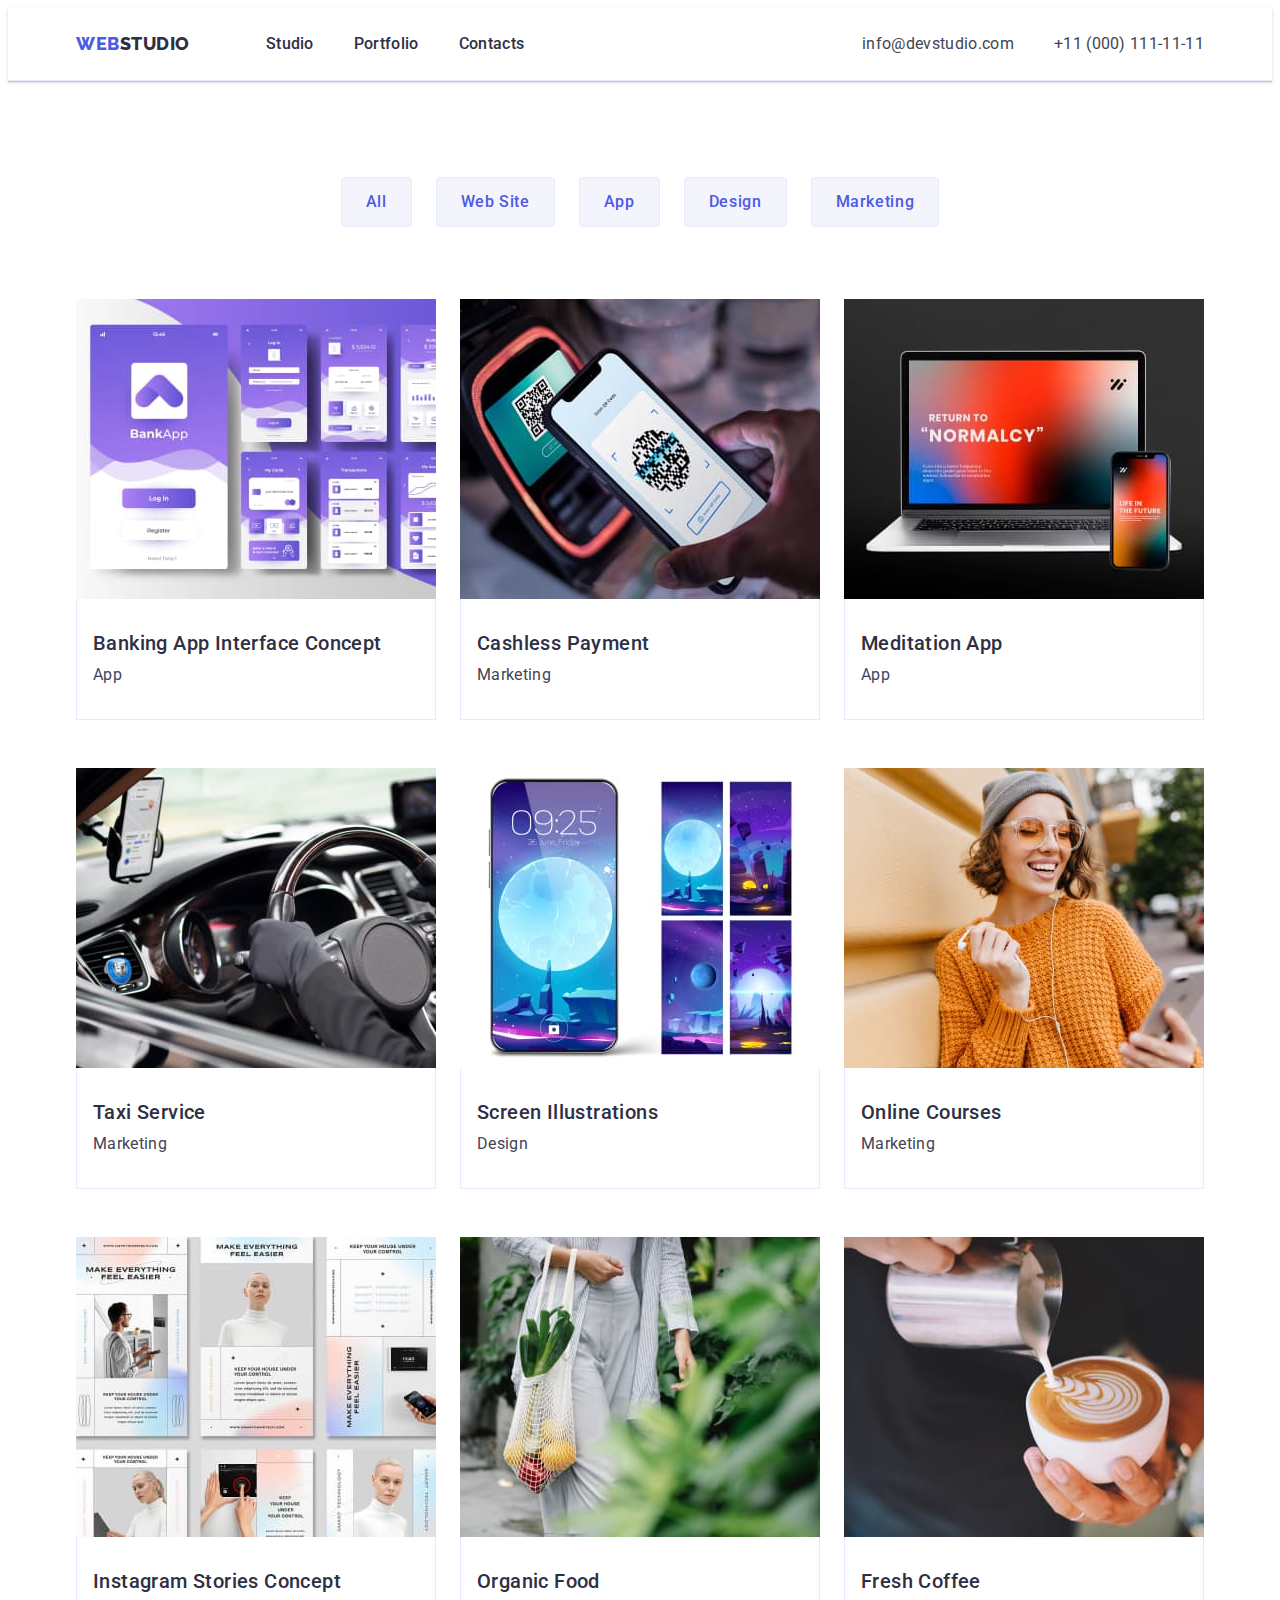
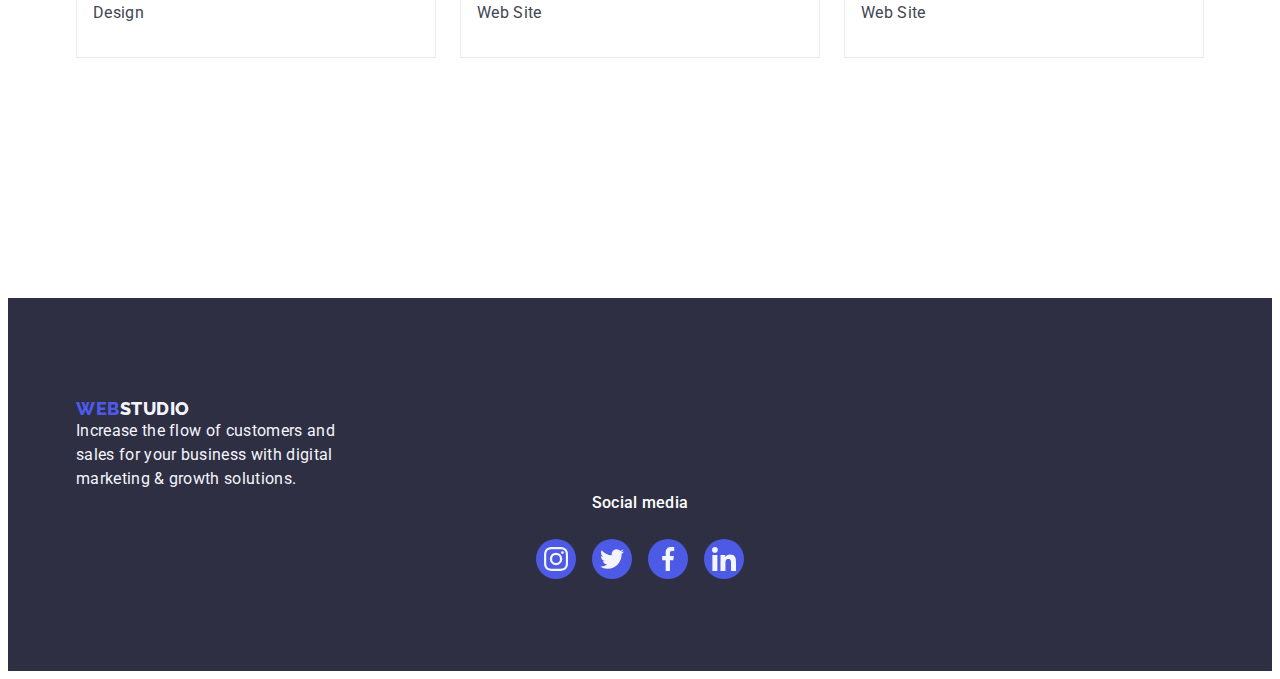
==== portfolio.html @ 16bb99bc "portfolio" ====
<!DOCTYPE html>
<html lang="en">
  <head>
    <meta charset="UTF-8" />
    <meta http-equiv="X-UA-Compatible" content="IE=edge" />
    <meta name="viewport" content="width=device-width, initial-scale=1.0" />

    <title>WebStudio</title>
    <link rel="preconnect" href="https://fonts.googleapis.com" />
    <link rel="preconnect" href="https://fonts.gstatic.com" crossorigin />
    <link
      href="https://fonts.googleapis.com/css2?family=Raleway:wght@800&family=Roboto:wght@400;500;700;900&display=swap"
      rel="stylesheet"
    />
    <link
      rel="stylesheet"
      href="https://cdnjs.cloudflare.com/ajax/libs/modern-normalize/2.0.0/modern-normalize.min.css"
      integrity="sha512-4xo8blKMVCiXpTaLzQSLSw3KFOVPWhm/TRtuPVc4WG6kUgjH6J03IBuG7JZPkcWMxJ5huwaBpOpnwYElP/m6wg=="
      crossorigin="anonymous"
      referrerpolicy="no-referrer"
    />
    <link rel="stylesheet" href="./css/styles.css" />
  </head>
  <body class="page">
    <header class="benefits">
      <div class="header-container container">
        <nav class="navigation">
          <a href="./index.html" class="logo-link link"
            >Web<span class="logo-studio-link">Studio</span></a
          >

          <ul class="list-nav list">
            <li><a class="link-menu link" href="./index.html">Studio</a></li>
            <li>
              <a class="link-menu link" href="./portfolio.html">Portfolio</a>
            </li>
            <li><a class="link-menu link" href="">Contacts</a></li>
          </ul>
        </nav>
        <address class="link-address">
          <ul class="header-list list">
            <li>
              <a class="link-information link" href="./info@devstudio.com"
                >info@devstudio.com</a
              >
            </li>
            <li>
              <a class="link-information link" href="tel:+110001111111"
                >+11 (000) 111-11-11</a
              >
            </li>
          </ul>
        </address>
      </div>
    </header>
    <main>
      <section class="home-page">
        <div class="container">
          <h1 class="headline" hidden>studing</h1>
          <ul class="button-list list">
            <li><button type="button" class="main-menu-one">All</button></li>
            <li>
              <button type="button" class="main-menu-one">Web Site</button>
            </li>
            <li><button type="button" class="main-menu-one">App</button></li>
            <li><button type="button" class="main-menu-one">Design</button></li>
            <li>
              <button type="button" class="main-menu-one">Marketing</button>
            </li>
          </ul>

          <ul class="img-list list">
            <li class="items">
              <a href="./portfolio.html" class="main-img link">
                <img
                  src="./images/1.jpg"
                  alt="Banking"
                  width="360"
                  height="300"
                />
                <div class="container-img">
                  <h2 class="title">Banking App Interface Concept</h2>
                  <p class="subtitle">App</p>
                </div>
              </a>
            </li>
            <li class="items">
              <a href="./portfolio.html" class="main-img link">
                <img
                  src="./images/2.jpg"
                  alt="Cashless Payment"
                  width="360"
                  height="300"
                />
                <div class="container-img">
                  <h2 class="title">Cashless Payment</h2>
                  <p class="subtitle">Marketing</p>
                </div>
              </a>
            </li>

            <li class="items">
              <a href="./portfolio.html" class="main-img link">
                <img
                  src="./images/3.jpg"
                  alt="Meditation App"
                  width="360"
                  height="300"
                />
                <div class="container-img">
                  <h2 class="title">Meditation App</h2>
                  <p class="subtitle">App</p>
                </div>
              </a>
            </li>
            <li class="items">
              <a href="./portfolio.html" class="main-img link">
                <img
                  src="./images/4.jpg"
                  alt="Taxi Service"
                  width="360"
                  height="300"
                />
                <div class="container-img">
                  <h2 class="title">Taxi Service</h2>
                  <p class="subtitle">Marketing</p>
                </div>
              </a>
            </li>
            <li class="items">
              <a href="./portfolio.html" class="main-img link">
                <img
                  src="./images/5.jpg"
                  alt="Screen Illustrations"
                  width="360"
                  height="300"
                />
                <div class="container-img">
                  <h2 class="title">Screen Illustrations</h2>
                  <p class="subtitle">Design</p>
                </div>
              </a>
            </li>
            <li class="items">
              <a href="./portfolio.html" class="main-img link">
                <img
                  src="./images/6.jpg"
                  alt="Online Courses"
                  width="360"
                  height="300"
                />
                <div class="container-img">
                  <h2 class="title">Online Courses</h2>
                  <p class="subtitle">Marketing</p>
                </div>
              </a>
            </li>
            <li class="items">
              <a href="./portfolio.html" class="main-img link">
                <img
                  src="./images/7.jpg"
                  alt="Instagram Stories Concept"
                  width="360"
                  height="300"
                />
                <div class="container-img">
                  <h2 class="title">Instagram Stories Concept</h2>
                  <p class="subtitle">Design</p>
                </div>
              </a>
            </li>
            <li class="items">
              <a href="./portfolio.html" class="main-img link">
                <img
                  src="./images/8.jpg"
                  alt="Organic Food"
                  width="360"
                  height="300"
                />
                <div class="container-img">
                  <h2 class="title">Organic Food</h2>
                  <p class="subtitle">Web Site</p>
                </div>
              </a>
            </li>
            <li class="items">
              <a href="./portfolio.html" class="main-img link">
                <img
                  src="./images/9.jpg"
                  alt="Fresh Coffee"
                  width="360"
                  height="300"
                />
                <div class="container-img">
                  <h2 class="title">Fresh Coffee</h2>
                  <p class="subtitle">Web Site</p>
                </div>
              </a>
            </li>
          </ul>
        </div>
      </section>
    </main>
    <footer class="closing ">
      <div class="closing-footer container"></div>
      <div class="web-logo container">
        <a class="logo-link link" href="./index.html"
          >Web<span class="logo-studio">Studio</span></a
        >
        <p class="paragraph-ft">
          Increase the flow of customers and sales for your business with
          digital marketing & growth solutions.
        </p>
      
      </div>
      <div class="social-link">
        <p class="paragraph-social">Social media</p>
        <ul class="footer-soc-list list">
          <li class="footer-soc-item">
            <a
              href=""
              class="name-soc-link link"
              target="_blank"
              rel="noopener noreferrer"
            >
              <svg class="footer-soc-icon" width="24" height="24">
                <use href="./images/icons.svg#icon-instagram"></use>
              </svg>
            </a>
          </li>
          <li class="footer-soc-item">
            <a
              href=""
              class="name-soc-link link"
              target="_blank"
              rel="noopener noreferrer"
            >
            <svg class="footer-soc-icon" width="24" height="24">
            <use href="./images/icons.svg#icon-twitter" ></use>
            </svg>
         

          
        </a>
          </li>
          <li class="footer-soc-item">
            <a
              href=""
              class="name-soc-link link"
              target="_blank"
              rel="noopener noreferrer"
            >
          <svg class="footer-soc-icon" width="24" height="24">
            <use href="./images/icons.svg#icon-facebook"></use>

          </svg></a>
          </li>
          <li class="footer-soc-item">
            <a
              href=""
              class="name-soc-link link"
              target="_blank"
              rel="noopener noreferrer"
            >
            <svg class="footer-soc-icon" width="24" height="24">
              <use href="./images/icons.svg#icon-linkedin"></use>

            </svg></a>
          </li>
        </ul>
      </div>
  

     
    </footer>
  </body>
</html>
---- css/styles.css ----
* {
  box-sizing: border-box;
}
:root {
  --modal-backround-kolor: #fcfcfc;
  --header-backround: #ffffff;
  --image-backround: #2e2f42;
  --light-backround: #f4f4fd;
  --acent-color: #e7e9fc;
  --subtle-text: #8e8f99;
  --text: #434455;
  --pressed-state: #404bbf;
  --pimary-brand: #4d5ae5;
}

body {
  font-family: "Roboto", sans-serif;
  background: var(--header-backround);
  color: var(--text);
}

p,
h1,
h2,
h3 {
  margin: 0;
  padding: 0;
}

ul {
  margin: 0;
}
img {
  display: block;
}

.container {
  width: 1158px;
  padding-left: 15px;
  padding-right: 15px;
  margin: 0 auto;
}

.header-container {
  display: flex;
}
.header-list {
  display: flex;
  gap: 40px;
}

.list-nav {
  display: flex;
  align-items: center;
  gap: 40px;
}

.benefits {
  border-bottom: 1px solid #e7e9fc;
  display: flex;

}
.benefits {
  box-shadow: 0px 2px 1px rgba(46, 47, 66, 0.08), 0px 1px 1px rgba(46, 47, 66, 0.16), 0px 1px 6px rgba(46, 47, 66, 0.08); 
}

.benefits-menu {
  gap: 24px;
}

.closing {
  padding-top: 100px;
  padding-bottom: 100px;
  margin-top: 120px;
}
.closing-footer {
  display: flex;
  align-items: baseline;

}
.paragraph-social {
  font-family: 'Roboto';
font-style: normal;
font-weight: 500;
font-size: 16px;
line-height: 24px;
letter-spacing: 0.02em;
color: #FFFFFF;
display: flex;
justify-content: center;
align-items: center;
margin-bottom: 16px;
}
.logo-link {
  font-family: "Raleway", sans-serif;

  font-weight: 800;
  font-size: 18px;
  line-height: 1.17;
  color: var(--pimary-brand);
  letter-spacing: 0.03em;
  text-transform: uppercase;

  margin-right: 76px;

  display: inline-block;

  align-items: center;
}
.logo-link:hover {
  color: var(--pressed-state);
}

.logo-studio {
  font-family: "Raleway", sans-serif;

  align-items: center;

  color: var(--light-backround);

  display: inline-block;
}
.logo-studio-link {
  color: var(--image-backround);
  margin-right: o;
  padding-top: 24px;
  padding-bottom: 24px;
}

.link-menu {
  font-weight: 500;
  font-size: 16px;
  line-height: 1.5;
  letter-spacing: 0.02em;
  color: var(--image-backround);
  display: flex;
  align-items: center;
  padding-top: 24px;
  padding-bottom: 24px;
  gap: 40px;
}

.link-menu:hover {
  color: var(--pressed-state);
}
.link-menu:focus {
  color: var(--pressed-state);
}

.title-section {
  background: var(--image-backround);
  padding-bottom: 188px;
  padding-top: 188px;
  background-image: linear-gradient(
      rgba(46, 47, 66, 0.7),
      rgba(46, 47, 66, 0.7)
    ),
    url(../images/office.jpg);
  background-repeat: no-repeat;
  background-position: center;
  block-size: cover;

}
.title-section {
  max-width: 1440px;
  background-size: cover ;
}

.main-page-title {
  font-size: 56px;
  line-height: 1.07;
  text-align: center;
  letter-spacing: 0.02em;
  color: var(--header-backround);
  margin-bottom: 48px;
  max-width: 496px;
  margin: 0% auto;
  margin-bottom: 48px;
  margin-right: auto;
  margin-left: auto;
}

.btn-order {
  font-family: "Roboto", sans-serif;
  background: var(--pimary-brand);
  font-weight: 500;
  font-size: 16px;
  line-height: 1.5;

  letter-spacing: 0.04em;
  color: var(--header-backround);

  cursor: pointer;
  display: block;
  margin: 0 auto;
  padding-top: 16px;
  padding-right: 32px;
  padding-bottom: 16px;
  padding-left: 32px;
  border-radius: 4px;
  min-width: 169px;
  height: 56px;
  border: none;
}

.btn-order:hover {
  background-color: var(--pressed-state);
}

.btn-order:focus {
  background-color: var(--pressed-state);
}

.link-information {
  font-family: "Roboto", sans-serif;
  font-style: normal;

  font-size: 16px;
  line-height: 1.5;
  color: var(--text);
  letter-spacing: 0.02em;
  padding-bottom: 24px;
  padding-top: 24px;
  gap: 40px;
  display: flex;
  margin-left: auto;
}

.link-information:hover {
  color: var(--pressed-state);
}

.link-information:focus {
  color: var(--pressed-state);
}

.information {
  background: var(--header-backround);
  padding-top: 120px;
  padding-bottom: 120px;
  gap: 24px;
}
.icons {
  display: flex;
  justify-content: center;
  align-items: center;
  width: 264px;
  height: 122px;
  background-color: #f4f4fd;
  border-radius: 4px;
}
.information-soc-list {
  display: flex;
  justify-content: center;
  align-items: center;
  gap: 24px;
}

.information-soc-link {
  display: flex;
  justify-content: center;
  align-items: center;
}
.icons {
  margin-bottom: 8px;
}
.information-icon {
  width: 64px;
  height: 64px;
}

.visualy-hidden {
  position: absolute;
  width: 1px;
  height: 1px;
  margin: -1px;
  border: 0;
  padding: 0;
  white-space: nowrap;
  clip-path: inset(100%);
  clip: rect(0 0 0 0);
  overflow: hidden;
}

.title-menu {
  font-weight: 500;
  font-size: 20px;
  line-height: 1.2;
  letter-spacing: 0.02em;
  color: var(--image-backround);
  margin-bottom: 8px;
}

.paragraph {
  font-size: 16px;
  line-height: 1.5;
  letter-spacing: 0.02em;
  color: var(--text);
}
.container-page {
  padding-top: 32px;
  padding-bottom: 32px;
  padding-right: 16px;
  padding-left: 16px;
}

.subtitle-main-page {
  font-weight: 700;
  font-size: 36px;
  line-height: 1.11;

  text-align: center;
  letter-spacing: 0.02em;
  text-transform: capitalize;
  color: var(--image-backround);

  margin-bottom: 72px;
}

.section-team {
  background: var(--light-backround);
  padding-top: 120px;
  padding-bottom: 120px;
}

.desc-menu {
  font-weight: 700;
  font-size: 36px;
  line-height: 1.11;

  text-align: center;
  letter-spacing: 0.02em;
  text-transform: capitalize;

  color: var(--image-backround);

  margin-bottom: 72px;
}

.images-photo {
  background: var(--header-backround);
  border-radius: 0px 0px 4px 4px;
}

.container-menu {
  padding-top: 32px;
  padding-bottom: 32px;
  padding-right: 16px;
  padding-left: 16px;
}

.name {
  font-weight: 500;
  font-size: 20px;
  line-height: 1.2;

  text-align: center;
  letter-spacing: 0.02em;

  color: var(--image-backround);
  margin-bottom: 8px;
}

.specialty {
  font-weight: 400;
  font-size: 16px;
  line-height: 1.5;
  text-align: center;
  letter-spacing: 0.02em;
  color: var(--text);
}

.name-soc-list {
  display: flex;
  justify-content: center;
  gap: 10px;
}
.name-soc-item {
  width: 40px;
  height: 40px;
}
.name-soc-link {
  width: 100%;
  height: 100%;
  background-color: #4d5ae5;
  border-radius: 50%;
  display: flex;
  align-items: center;
  justify-content: center;
  margin-top: 8px;
  gap: 24px
;
}
.customers-container {
  padding-top: 120px;
  padding-bottom: 120px;
}
.title-customers {
  display: flex;
  align-items: center;
  justify-content: center;
  margin-top: 120px;
  font-size: 36px;
  line-height: 1.11;
  color: var(--image-backround);
  margin-bottom: 72px;
}
.customers {
  width: 1128px;
  height: 200px;
}

.customers-item {
  width: 168px;
  height: 88px;

 
}
.customers-soc-link {
  width: 100%;
  height: 100%;
  display: flex;
  align-items: center;
  justify-content: center;
  border: 1px solid #8e8f99;
  border-radius: 4px;
  color: var(--image-backround);
}
.customers-soc-link:hover {
  border-color: #404bbf;
  color: #404bbf;
}
.customers-soc-link:focus {
  border-color: #404bbf;
  color: #404bbf;
}
.customers-soc-link:hover .customers-icons {
  fill: #404bbf;
}
.customers-icon-list {
  display: flex;
  gap: 24px;
  padding-right: 156px;
  padding-left: 156px;
}
.customers-icons {
  fill: currentColor; 
}
.closing {
  background: var(--image-backround);
}

.paragraph-ft {
  font-size: 16px;
  line-height: 1.5;
  letter-spacing: 0.02em;
  color: var(--light-backround);

  max-width: 264px;
}
.footer-soc-list {
  display: flex;
  justify-content: center;
  gap: 16px;
}
.footer-soc-item {
  width: 40px;
  height: 40px;
}


.web-logo {
  gap: 120px;
}

.main-menu-one {
  font-family: "Roboto", sans-serif;
  background: var(--light-backround);

  border-radius: 4px;
  font-weight: 500;
  font-size: 16px;
  line-height: 1.5;

  letter-spacing: 0.04em;
  color: var(--pimary-brand);
  cursor: pointer;
  padding: 12px 24px;
  border: 1px solid var(--acent-color);
}

.menu-text {
  width: calc((100% - 72px) / 4);
}

.main-menu-one:hover {
  color: var(--header-backround);
}

.main-menu-one:focus {
  color: var(--header-backround);
}

.main-menu-one:hover {
  background-color: var(--pressed-state);
}

.main-menu-one:focus {
  background-color: var(--pressed-state);
}
.container-img {
  padding-top: 32px;
  padding-bottom: 32px;
  padding-right: 16px;
  padding-left: 16px;
  border: 1px solid var(--acent-color);
  border-top: none;
}

.list {
  list-style: none;
  margin: 0%;
  padding: 0%;
}

.link {
  text-decoration: none;
}

.link-address {
  font-style: normal;
  margin-left: auto;
}

.title {
  font-weight: 500;
  font-size: 20px;
  line-height: 1.2;
  letter-spacing: 0.02em;

  color: var(--image-backround);

  margin-bottom: 8px;
}

.subtitle {
  font-weight: 400;
  font-size: 16px;
  line-height: 1.5;

  letter-spacing: 0.02em;
  color: var(--text);
}
.section-img {
  padding-bottom: 120px;
}
.img-main-page {
  margin-right: 24px;
}

.page-menu-img {
  width: calc((100% - 48px) / 3);
}
.home-page {
  padding-top: 96px;
  padding-bottom: 120px;
}

.navigation {
  display: flex;
  align-items: center;
}
.list-images {
  display: flex;
  gap: 24px;
}
.benefits-menu {
  display: flex;
}
.team-list {
  display: flex;
  gap: 24px;
}
.button-list {
  display: flex;
  justify-content: center;
  gap: 24px;
  margin-bottom: 72px;
}

.button-list :first-child :hover {
  border: 1px solid transparent;
}
.button-list :first-child :focus {
  border: 1px solid transparent;
}

.img-list {
  display: flex;
  flex-wrap: wrap;
  column-gap: 24px;
  row-gap: 48px;
}
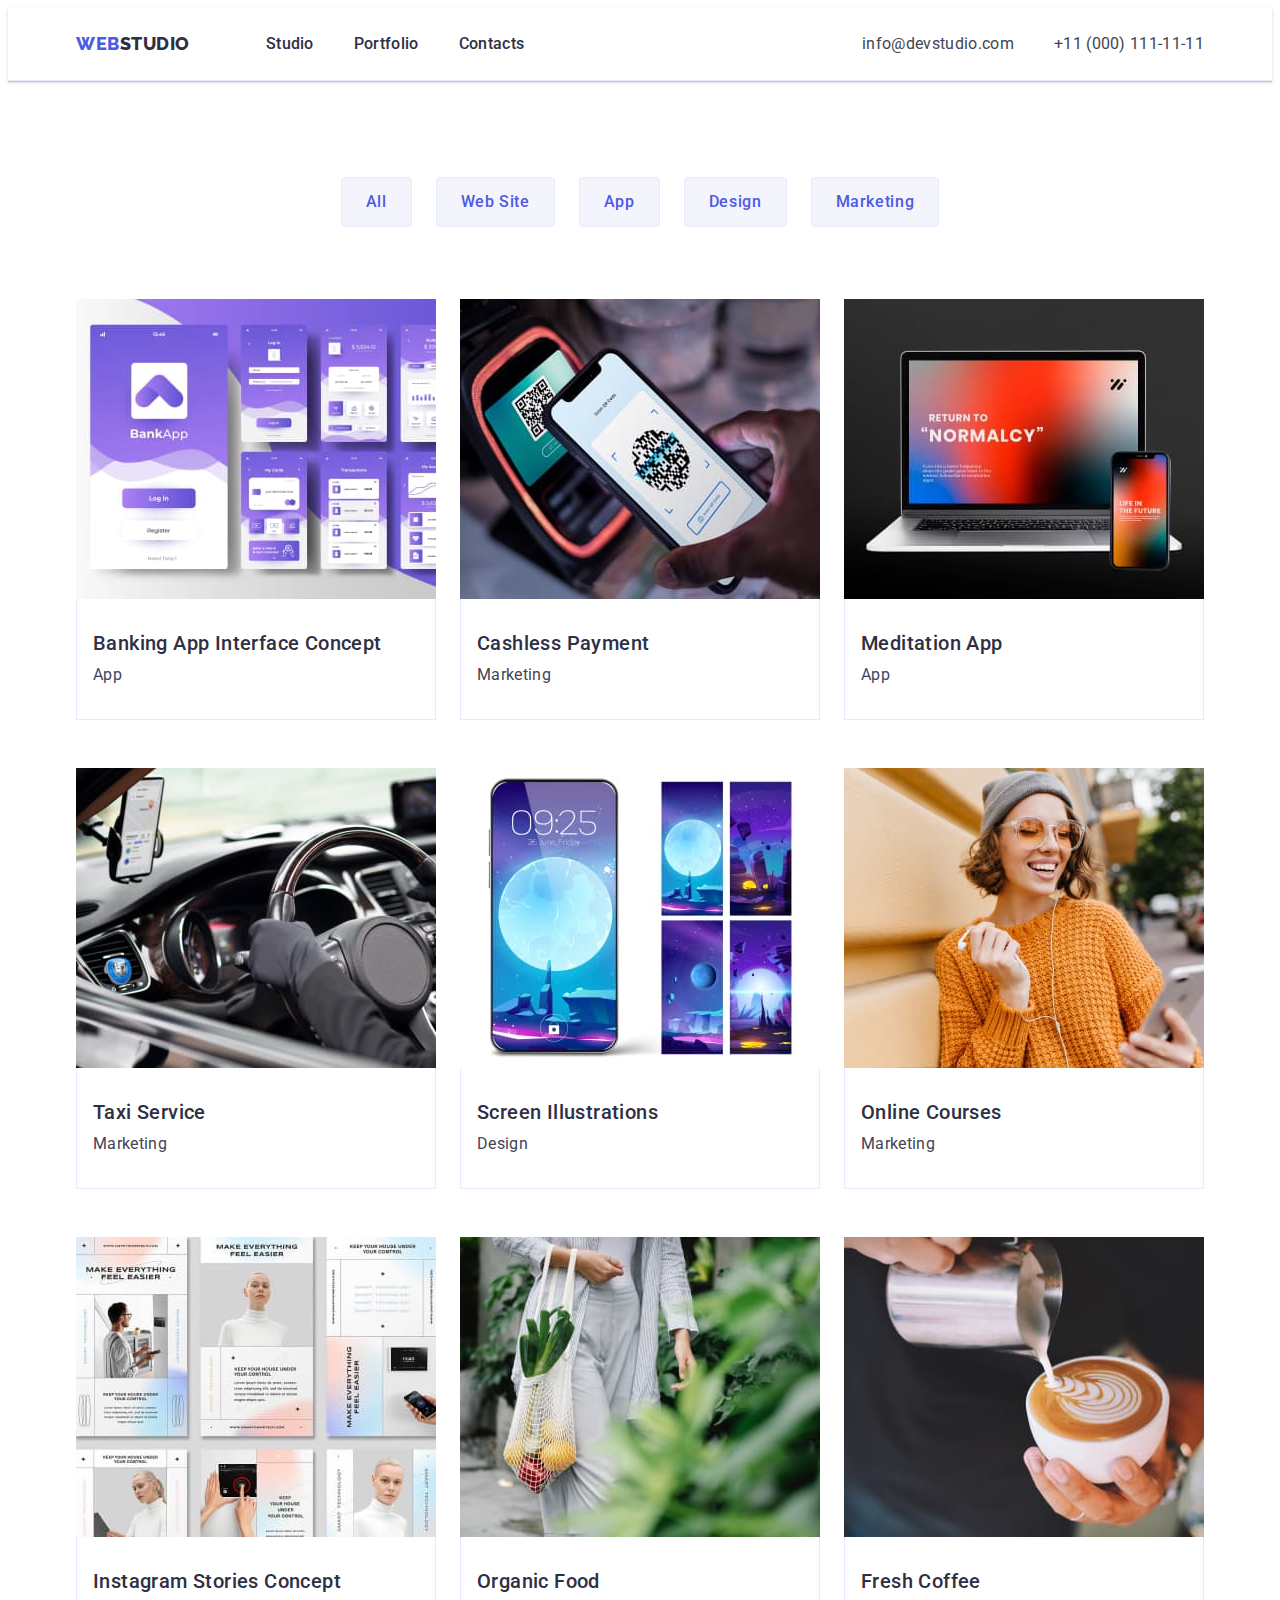
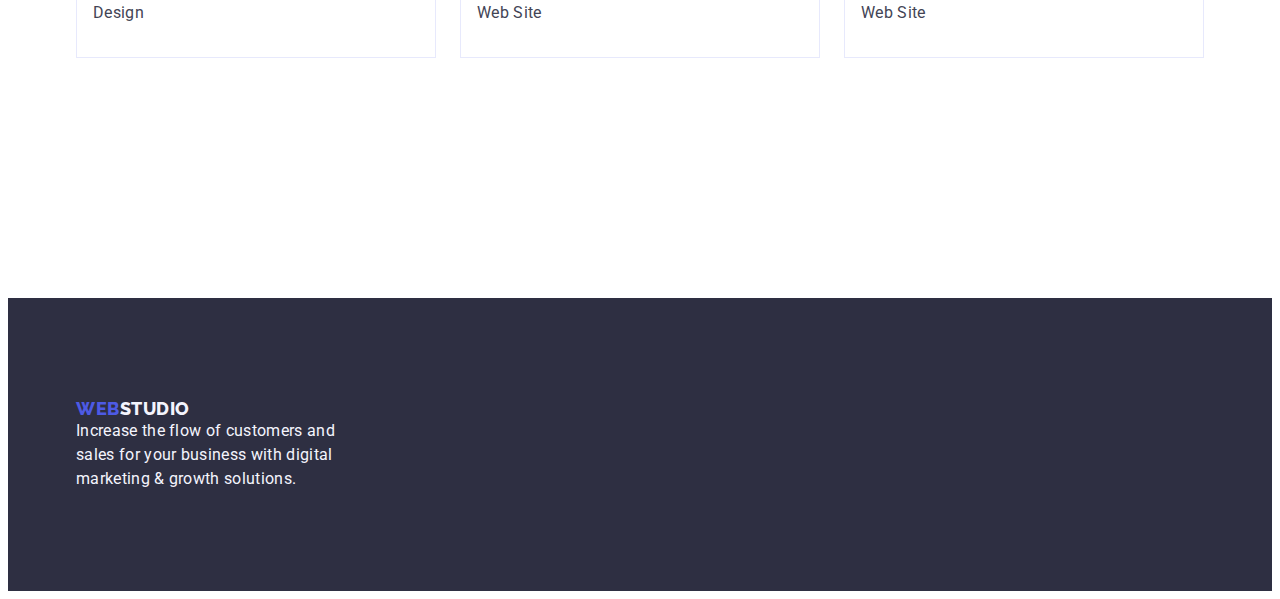
==== commit 8d2199f5: "ю" ====
--- a/portfolio.html
+++ b/portfolio.html
@@ -201,9 +201,8 @@
         </div>
       </section>
     </main>
-    <footer class="closing ">
-      <div class="closing-footer container"></div>
-      <div class="web-logo container">
+    <footer class="closing">
+      <div class="container">
         <a class="logo-link link" href="./index.html"
           >Web<span class="logo-studio">Studio</span></a
         >
@@ -211,67 +210,7 @@
           Increase the flow of customers and sales for your business with
           digital marketing & growth solutions.
         </p>
-      
       </div>
-      <div class="social-link">
-        <p class="paragraph-social">Social media</p>
-        <ul class="footer-soc-list list">
-          <li class="footer-soc-item">
-            <a
-              href=""
-              class="name-soc-link link"
-              target="_blank"
-              rel="noopener noreferrer"
-            >
-              <svg class="footer-soc-icon" width="24" height="24">
-                <use href="./images/icons.svg#icon-instagram"></use>
-              </svg>
-            </a>
-          </li>
-          <li class="footer-soc-item">
-            <a
-              href=""
-              class="name-soc-link link"
-              target="_blank"
-              rel="noopener noreferrer"
-            >
-            <svg class="footer-soc-icon" width="24" height="24">
-            <use href="./images/icons.svg#icon-twitter" ></use>
-            </svg>
-         
-
-          
-        </a>
-          </li>
-          <li class="footer-soc-item">
-            <a
-              href=""
-              class="name-soc-link link"
-              target="_blank"
-              rel="noopener noreferrer"
-            >
-          <svg class="footer-soc-icon" width="24" height="24">
-            <use href="./images/icons.svg#icon-facebook"></use>
-
-          </svg></a>
-          </li>
-          <li class="footer-soc-item">
-            <a
-              href=""
-              class="name-soc-link link"
-              target="_blank"
-              rel="noopener noreferrer"
-            >
-            <svg class="footer-soc-icon" width="24" height="24">
-              <use href="./images/icons.svg#icon-linkedin"></use>
-
-            </svg></a>
-          </li>
-        </ul>
-      </div>
-  
-
-     
     </footer>
   </body>
 </html>
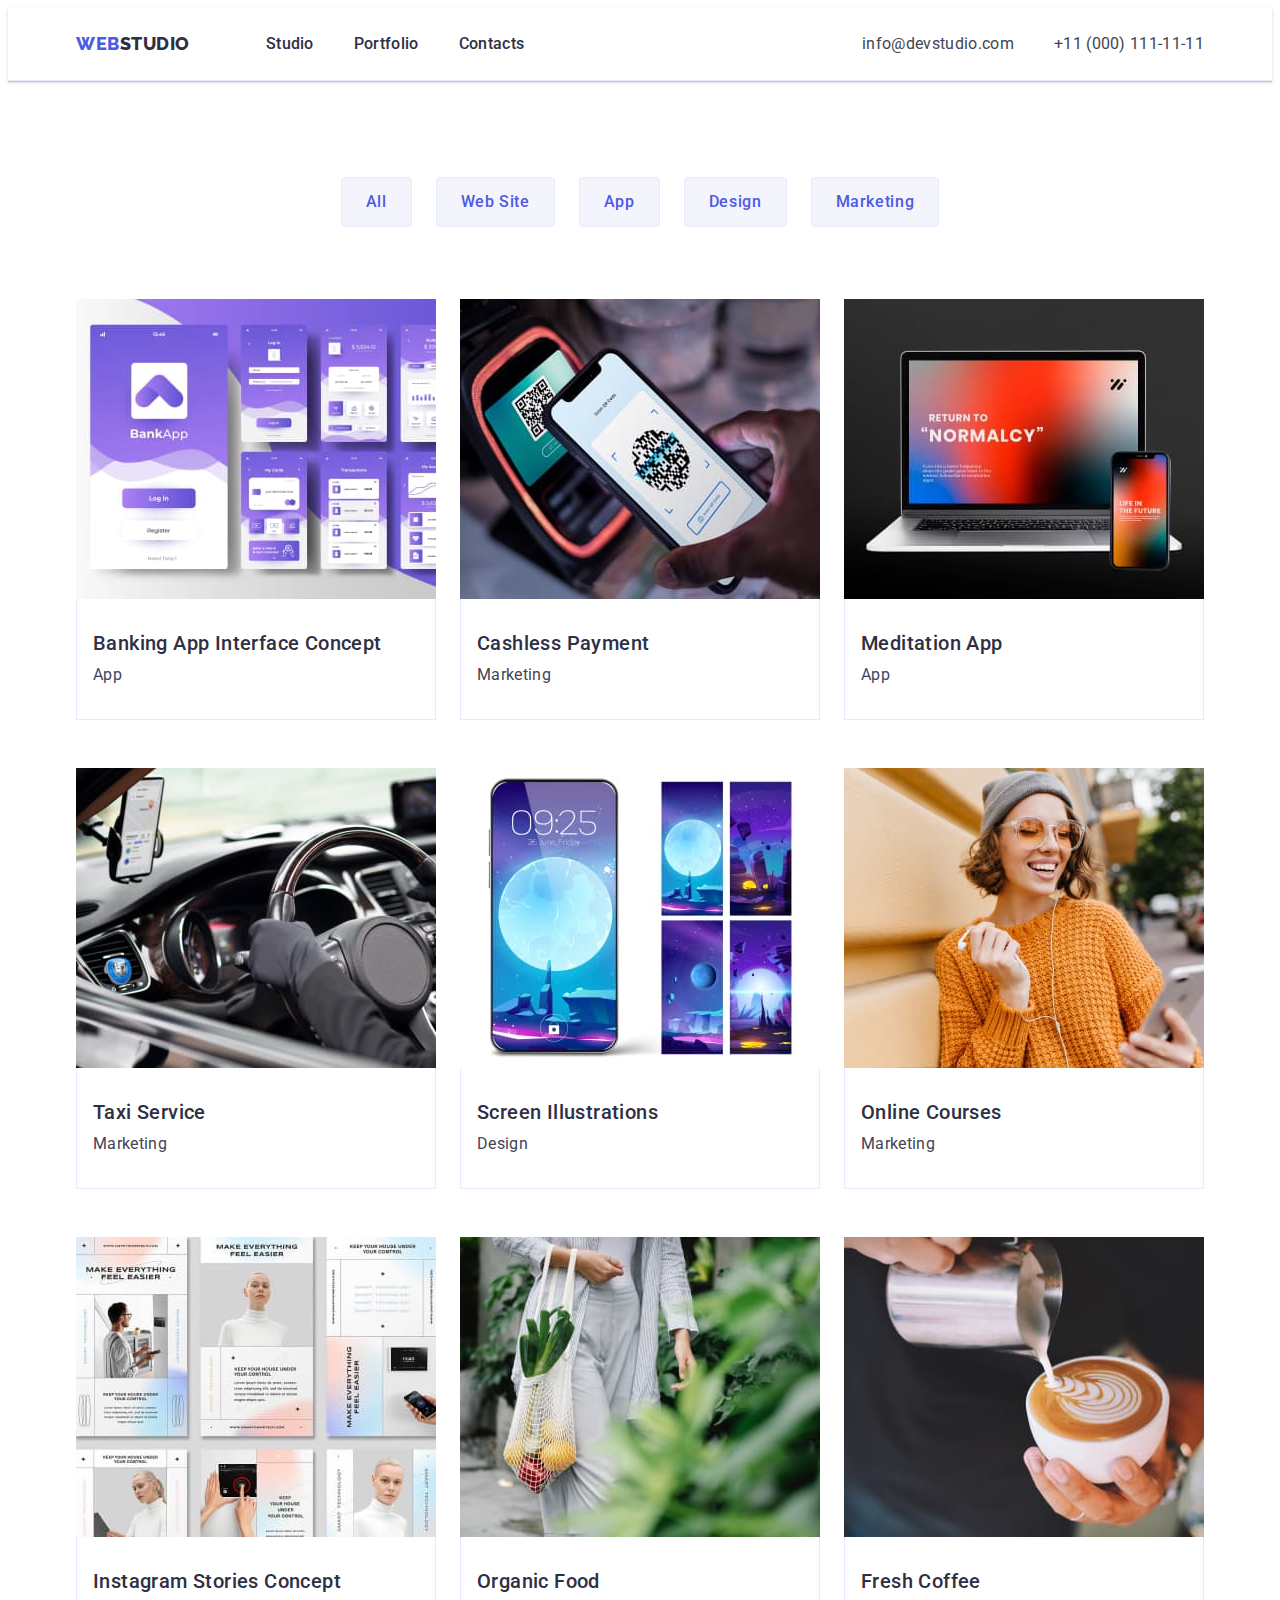
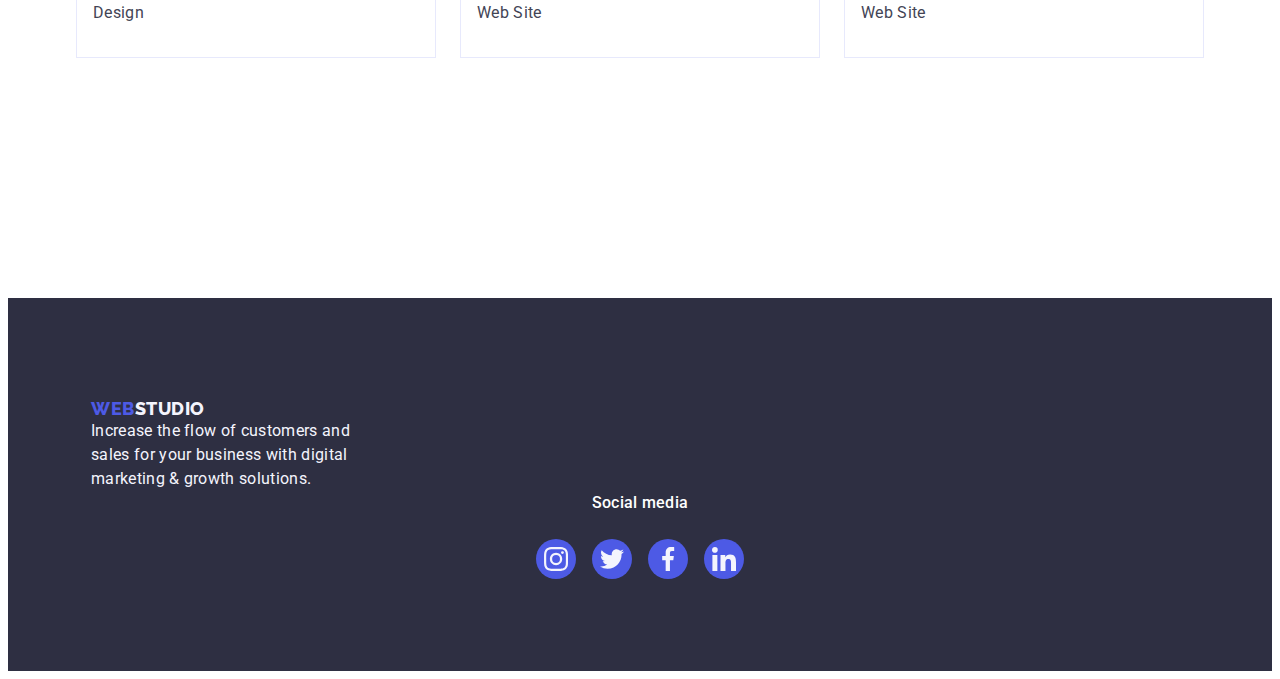
==== commit 89ca9dfb: "add footer portfolio" ====
--- a/portfolio.html
+++ b/portfolio.html
@@ -201,8 +201,9 @@
         </div>
       </section>
     </main>
-    <footer class="closing">
-      <div class="container">
+    <footer class="closing ">
+      <div class="closing-footer container">
+      <div class="web-logo container">
         <a class="logo-link link" href="./index.html"
           >Web<span class="logo-studio">Studio</span></a
         >
@@ -211,6 +212,66 @@
           digital marketing & growth solutions.
         </p>
       </div>
+      </div>
+      <div class="social-link">
+        <p class="paragraph-social">Social media</p>
+        <ul class="footer-soc-list list">
+          <li class="footer-soc-item">
+            <a
+              href=""
+              class="name-soc-link link"
+              target="_blank"
+              rel="noopener noreferrer"
+            >
+              <svg class="footer-soc-icon" width="24" height="24">
+                <use href="./images/icons.svg#icon-instagram"></use>
+              </svg>
+            </a>
+          </li>
+          <li class="footer-soc-item">
+            <a
+              href=""
+              class="name-soc-link link"
+              target="_blank"
+              rel="noopener noreferrer"
+            >
+            <svg class="footer-soc-icon" width="24" height="24">
+            <use href="./images/icons.svg#icon-twitter" ></use>
+            </svg>
+         
+
+          
+        </a>
+          </li>
+          <li class="footer-soc-item">
+            <a
+              href=""
+              class="name-soc-link link"
+              target="_blank"
+              rel="noopener noreferrer"
+            >
+          <svg class="footer-soc-icon" width="24" height="24">
+            <use href="./images/icons.svg#icon-facebook"></use>
+
+          </svg></a>
+          </li>
+          <li class="footer-soc-item">
+            <a
+              href=""
+              class="name-soc-link link"
+              target="_blank"
+              rel="noopener noreferrer"
+            >
+            <svg class="footer-soc-icon" width="24" height="24">
+              <use href="./images/icons.svg#icon-linkedin"></use>
+
+            </svg></a>
+          </li>
+        </ul>
+      </div>
+  
+
+     
     </footer>
   </body>
 </html>
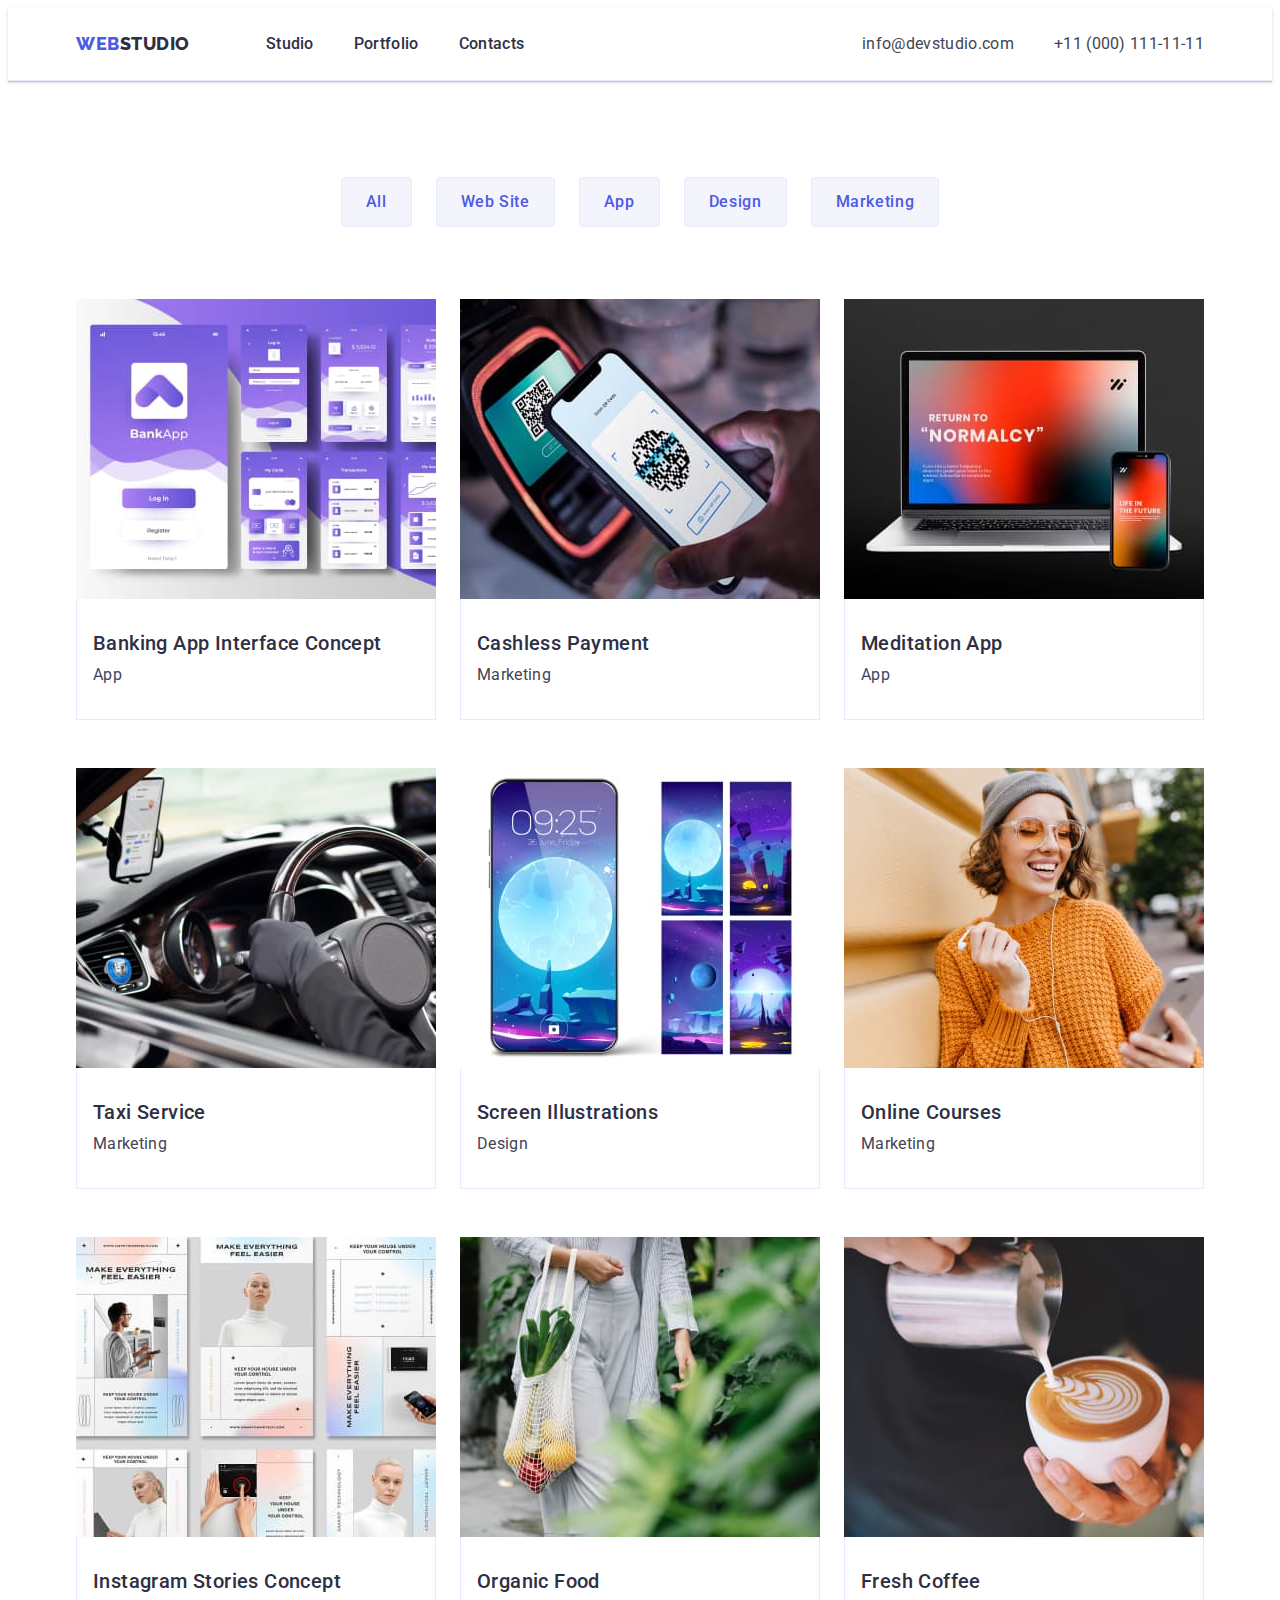
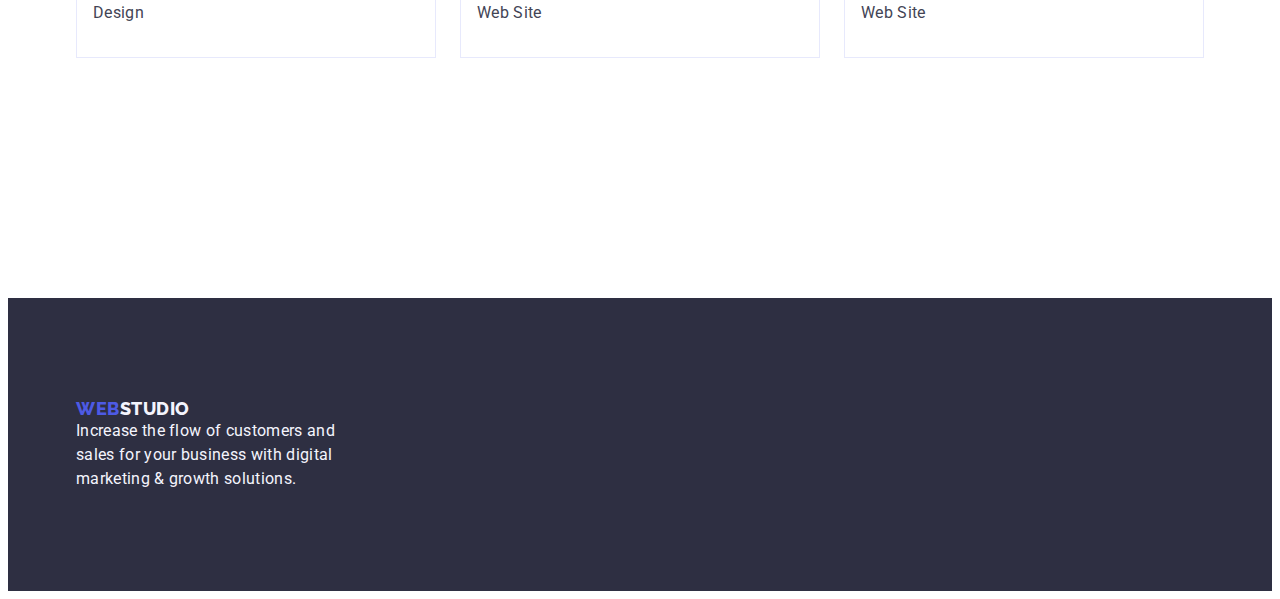
==== commit a5b4d6da: "." ====
--- a/portfolio.html
+++ b/portfolio.html
@@ -201,9 +201,8 @@
         </div>
       </section>
     </main>
-    <footer class="closing ">
-      <div class="closing-footer container">
-      <div class="web-logo container">
+    <footer class="closing">
+      <div class="container">
         <a class="logo-link link" href="./index.html"
           >Web<span class="logo-studio">Studio</span></a
         >
@@ -212,66 +211,6 @@
           digital marketing & growth solutions.
         </p>
       </div>
-      </div>
-      <div class="social-link">
-        <p class="paragraph-social">Social media</p>
-        <ul class="footer-soc-list list">
-          <li class="footer-soc-item">
-            <a
-              href=""
-              class="name-soc-link link"
-              target="_blank"
-              rel="noopener noreferrer"
-            >
-              <svg class="footer-soc-icon" width="24" height="24">
-                <use href="./images/icons.svg#icon-instagram"></use>
-              </svg>
-            </a>
-          </li>
-          <li class="footer-soc-item">
-            <a
-              href=""
-              class="name-soc-link link"
-              target="_blank"
-              rel="noopener noreferrer"
-            >
-            <svg class="footer-soc-icon" width="24" height="24">
-            <use href="./images/icons.svg#icon-twitter" ></use>
-            </svg>
-         
-
-          
-        </a>
-          </li>
-          <li class="footer-soc-item">
-            <a
-              href=""
-              class="name-soc-link link"
-              target="_blank"
-              rel="noopener noreferrer"
-            >
-          <svg class="footer-soc-icon" width="24" height="24">
-            <use href="./images/icons.svg#icon-facebook"></use>
-
-          </svg></a>
-          </li>
-          <li class="footer-soc-item">
-            <a
-              href=""
-              class="name-soc-link link"
-              target="_blank"
-              rel="noopener noreferrer"
-            >
-            <svg class="footer-soc-icon" width="24" height="24">
-              <use href="./images/icons.svg#icon-linkedin"></use>
-
-            </svg></a>
-          </li>
-        </ul>
-      </div>
-  
-
-     
     </footer>
   </body>
 </html>
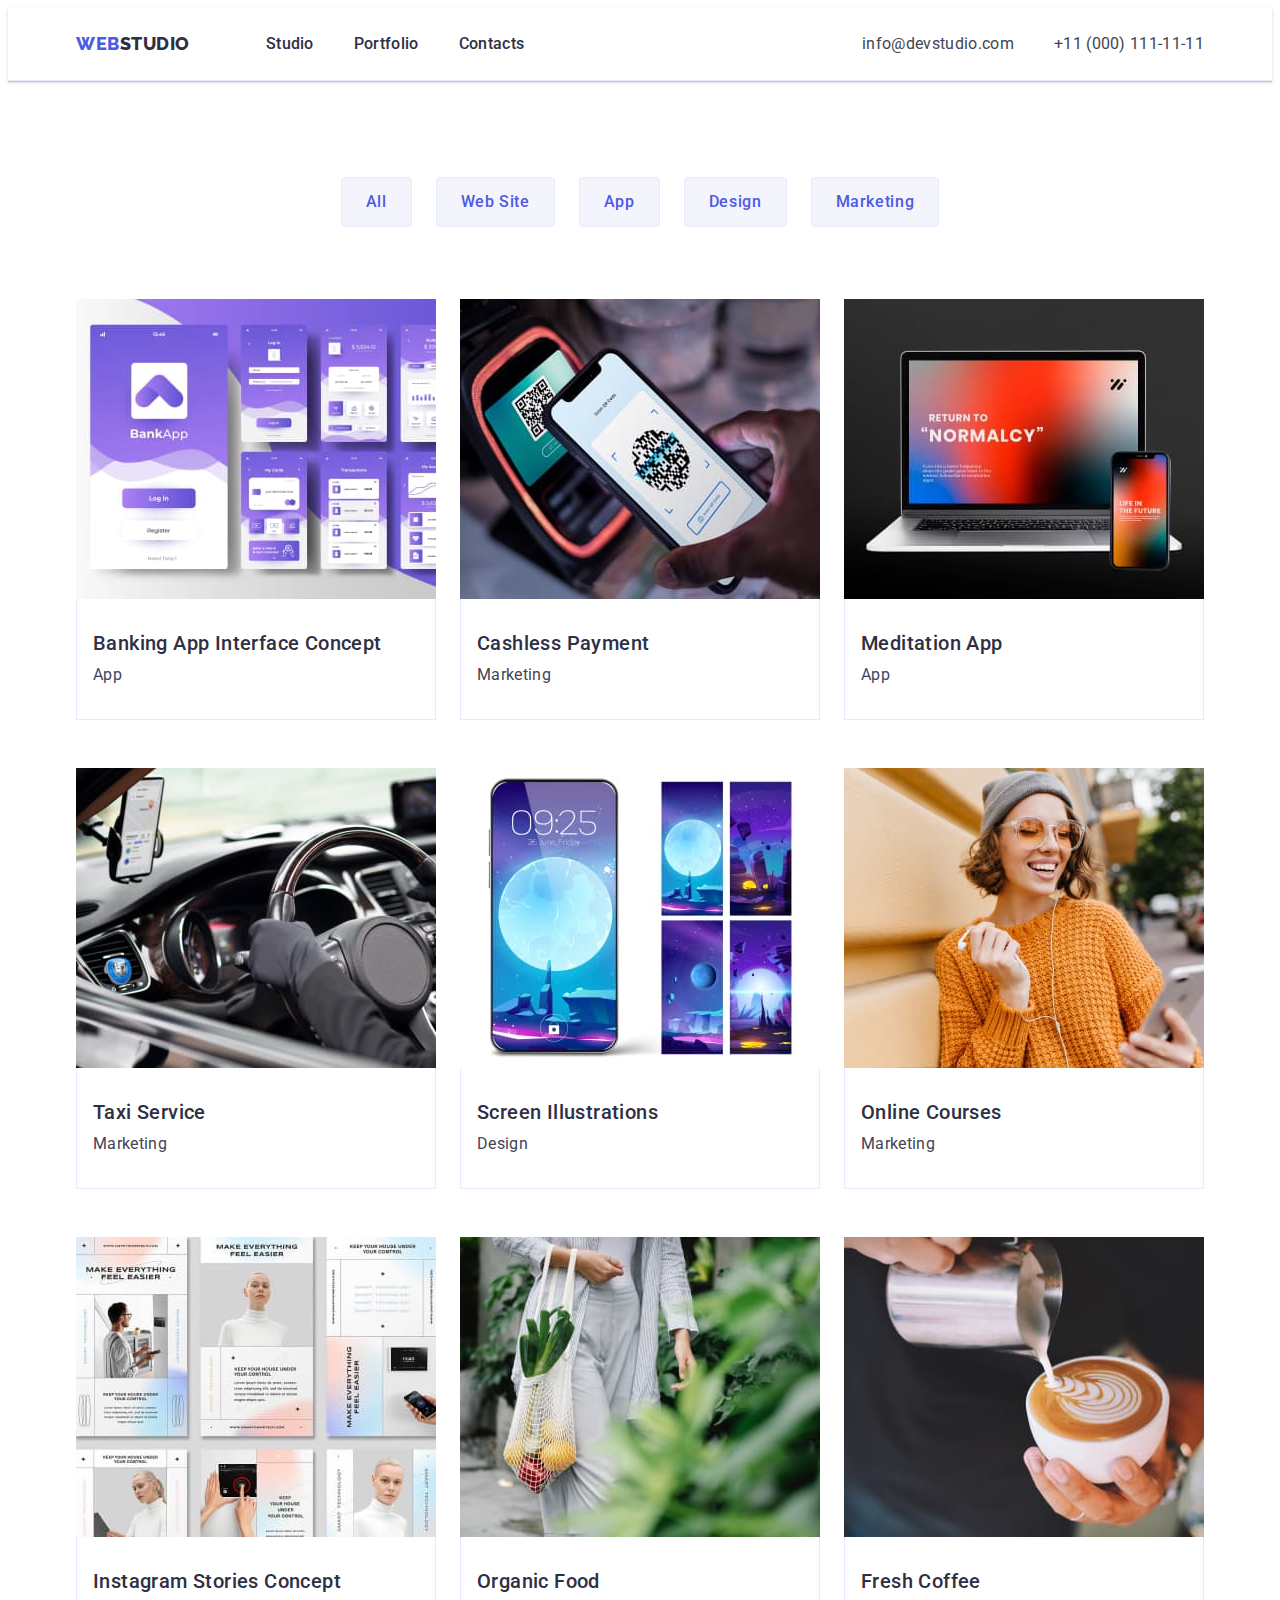
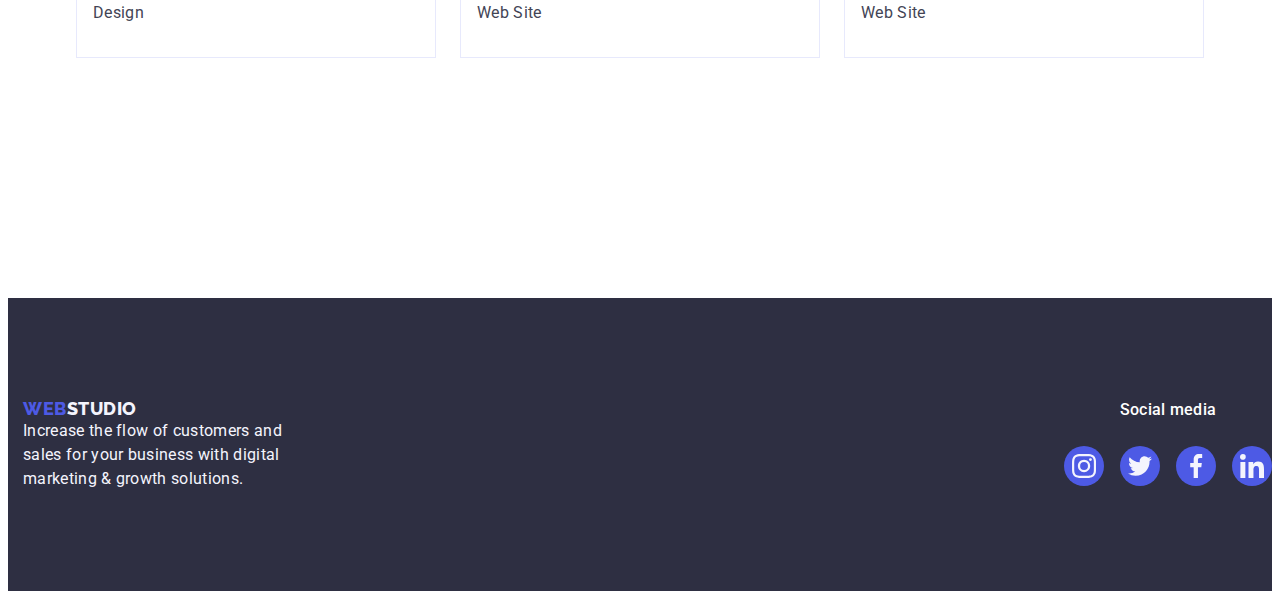
==== commit f6436c55: "," ====
--- a/portfolio.html
+++ b/portfolio.html
@@ -202,7 +202,8 @@
       </section>
     </main>
     <footer class="closing">
-      <div class="container">
+      <div class="closing-footer">
+      <div class="web-logo container">
         <a class="logo-link link" href="./index.html"
           >Web<span class="logo-studio">Studio</span></a
         >
@@ -210,7 +211,67 @@
           Increase the flow of customers and sales for your business with
           digital marketing & growth solutions.
         </p>
+      
       </div>
+      <div class="social-link">
+        <p class="paragraph-social">Social media</p>
+        <ul class="footer-soc-list list">
+          <li class="footer-soc-item">
+            <a
+              href=""
+              class="name-soc-link link"
+              target="_blank"
+              rel="noopener noreferrer"
+            >
+              <svg class="footer-soc-icon" width="24px" height="24px">
+                <use href="./images/icons.svg#icon-instagram"></use>
+              </svg>
+            </a>
+          </li>
+          <li class="footer-soc-item">
+            <a
+              href=""
+              class="name-soc-link link"
+              target="_blank"
+              rel="noopener noreferrer"
+            >
+            <svg class="footer-soc-icon" width="24px" height="24px">
+            <use href="./images/icons.svg#icon-twitter" ></use>
+            </svg>
+         
+
+          
+        </a>
+          </li>
+          <li class="footer-soc-item">
+            <a
+              href=""
+              class="name-soc-link link"
+              target="_blank"
+              rel="noopener noreferrer"
+            >
+          <svg class="footer-soc-icon" width="24px" height="24px">
+            <use href="./images/icons.svg#icon-facebook"></use>
+
+          </svg></a>
+          </li>
+          <li class="footer-soc-item">
+            <a
+              href=""
+              class="name-soc-link link"
+              target="_blank"
+              rel="noopener noreferrer"
+            >
+            <svg class="footer-soc-icon" width="24px" height="24px">
+              <use href="./images/icons.svg#icon-linkedin"></use>
+
+            </svg></a>
+          </li>
+        </ul>
+      </div>
+  
+
+     
     </footer>
   </body>
 </html>
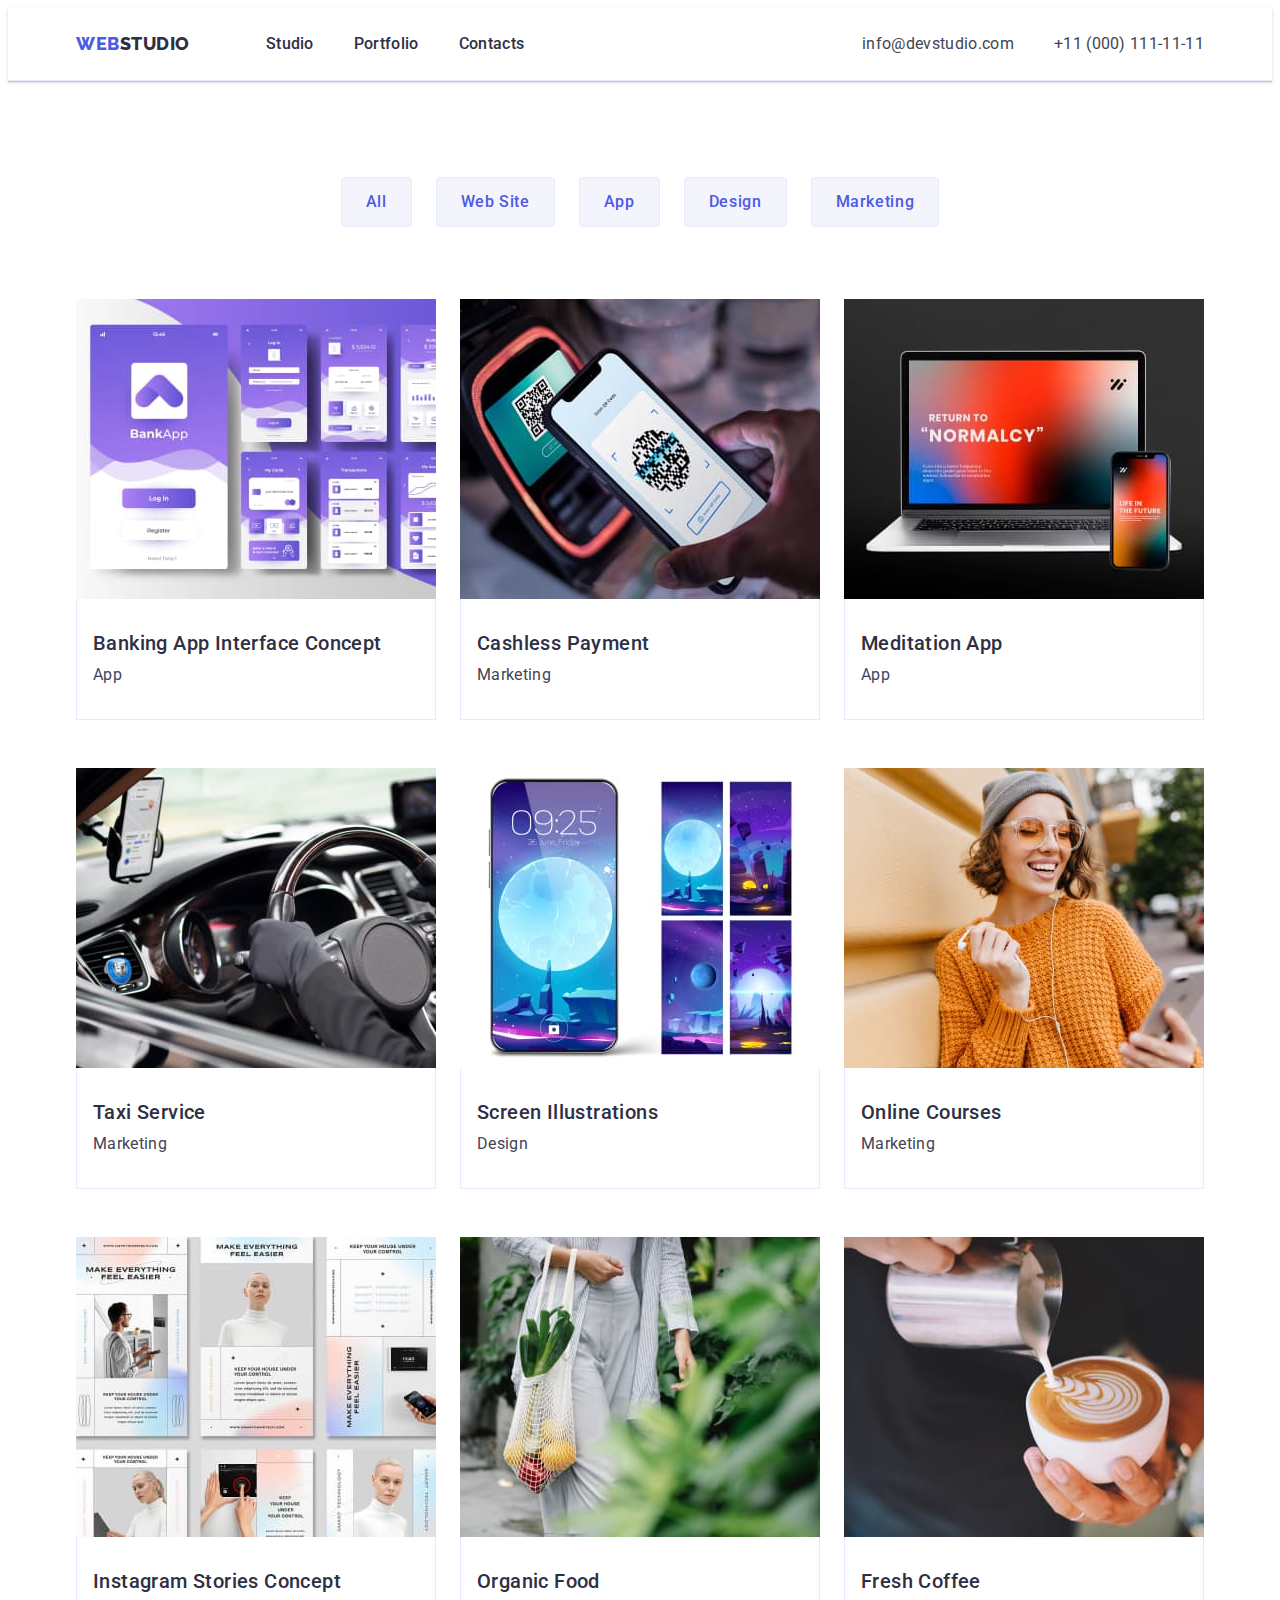
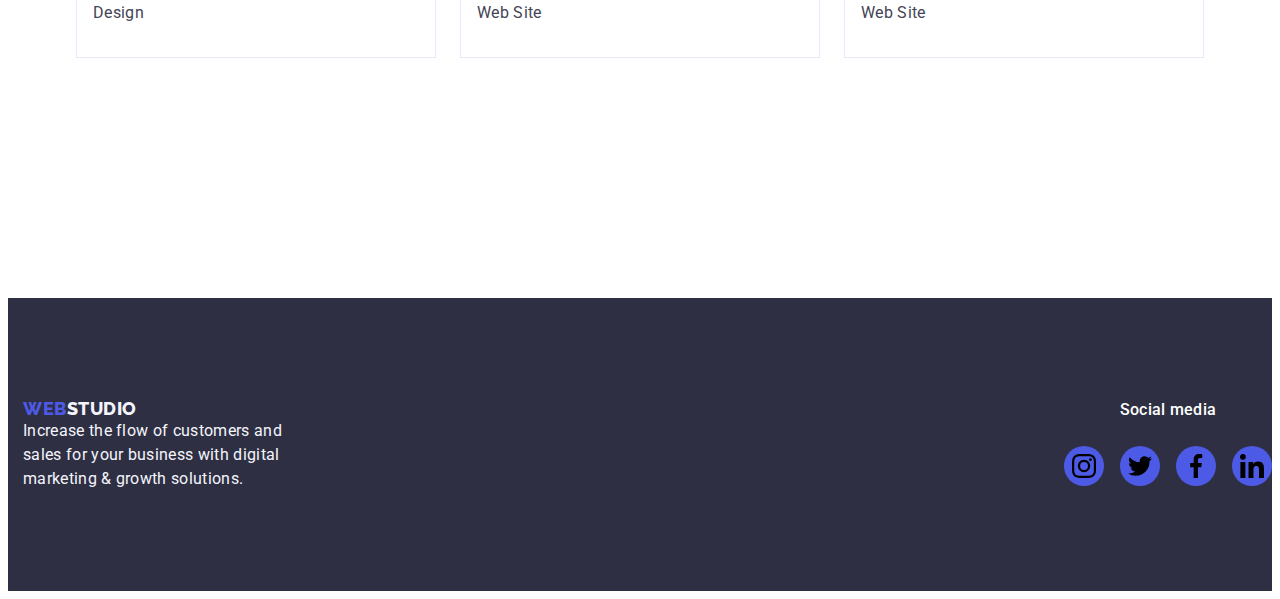
==== commit 5de2f54f: "add styles" ====
--- a/portfolio.html
+++ b/portfolio.html
@@ -223,7 +223,7 @@
               target="_blank"
               rel="noopener noreferrer"
             >
-              <svg class="footer-soc-icon" width="24px" height="24px">
+              <svg class="footer-soc-icon" width="24" height="24">
                 <use href="./images/icons.svg#icon-instagram"></use>
               </svg>
             </a>
@@ -235,7 +235,7 @@
               target="_blank"
               rel="noopener noreferrer"
             >
-            <svg class="footer-soc-icon" width="24px" height="24px">
+            <svg class="footer-soc-icon" width="24" height="24">
             <use href="./images/icons.svg#icon-twitter" ></use>
             </svg>
          
@@ -250,7 +250,7 @@
               target="_blank"
               rel="noopener noreferrer"
             >
-          <svg class="footer-soc-icon" width="24px" height="24px">
+          <svg class="footer-soc-icon" width="24" height="24">
             <use href="./images/icons.svg#icon-facebook"></use>
 
           </svg></a>
@@ -262,7 +262,7 @@
               target="_blank"
               rel="noopener noreferrer"
             >
-            <svg class="footer-soc-icon" width="24px" height="24px">
+            <svg class="footer-soc-icon" width="24" height="24">
               <use href="./images/icons.svg#icon-linkedin"></use>
 
             </svg></a>
--- a/css/styles.css
+++ b/css/styles.css
@@ -160,6 +160,7 @@
   background-position: center;
   block-size: cover;
 
+
 }
 .title-section {
   max-width: 1440px;
@@ -248,6 +249,7 @@
   height: 122px;
   background-color: #f4f4fd;
   border-radius: 4px;
+  height: 122px;
 }
 .information-soc-list {
   display: flex;
@@ -268,6 +270,19 @@
   width: 64px;
   height: 64px;
 }
+
+
+
+.name-soc-link:hover {
+  background-color: #404bbf;
+}
+.name-soc-link:focus {
+  background-color: #404bbf;
+}
+.name-soc-icon {
+  fill: #f4f4fd;
+}
+
 
 .visualy-hidden {
   position: absolute;
@@ -373,7 +388,7 @@
 .name-soc-list {
   display: flex;
   justify-content: center;
-  gap: 10px;
+ gap: 24px;
 }
 .name-soc-item {
   width: 40px;
@@ -392,8 +407,8 @@
 ;
 }
 .customers-container {
-  padding-top: 120px;
-  padding-bottom: 120px;
+padding-top: 120px;
+padding-bottom: 120px;
 }
 .title-customers {
   display: flex;
@@ -405,6 +420,9 @@
   color: var(--image-backround);
   margin-bottom: 72px;
 }
+.title-customers {
+margin-bottom: 72px;
+}
 .customers {
   width: 1128px;
   height: 200px;
@@ -424,7 +442,10 @@
   justify-content: center;
   border: 1px solid #8e8f99;
   border-radius: 4px;
-  color: var(--image-backround);
+  
+}
+.customers-soc-link {
+  color: var(#8e8f99);
 }
 .customers-soc-link:hover {
   border-color: #404bbf;
@@ -489,9 +510,10 @@
   border: 1px solid var(--acent-color);
 }
 
-.menu-text {
-  width: calc((100% - 72px) / 4);
-}
+.main-img {
+  display: block;
+}
+
 
 .main-menu-one:hover {
   color: var(--header-backround);
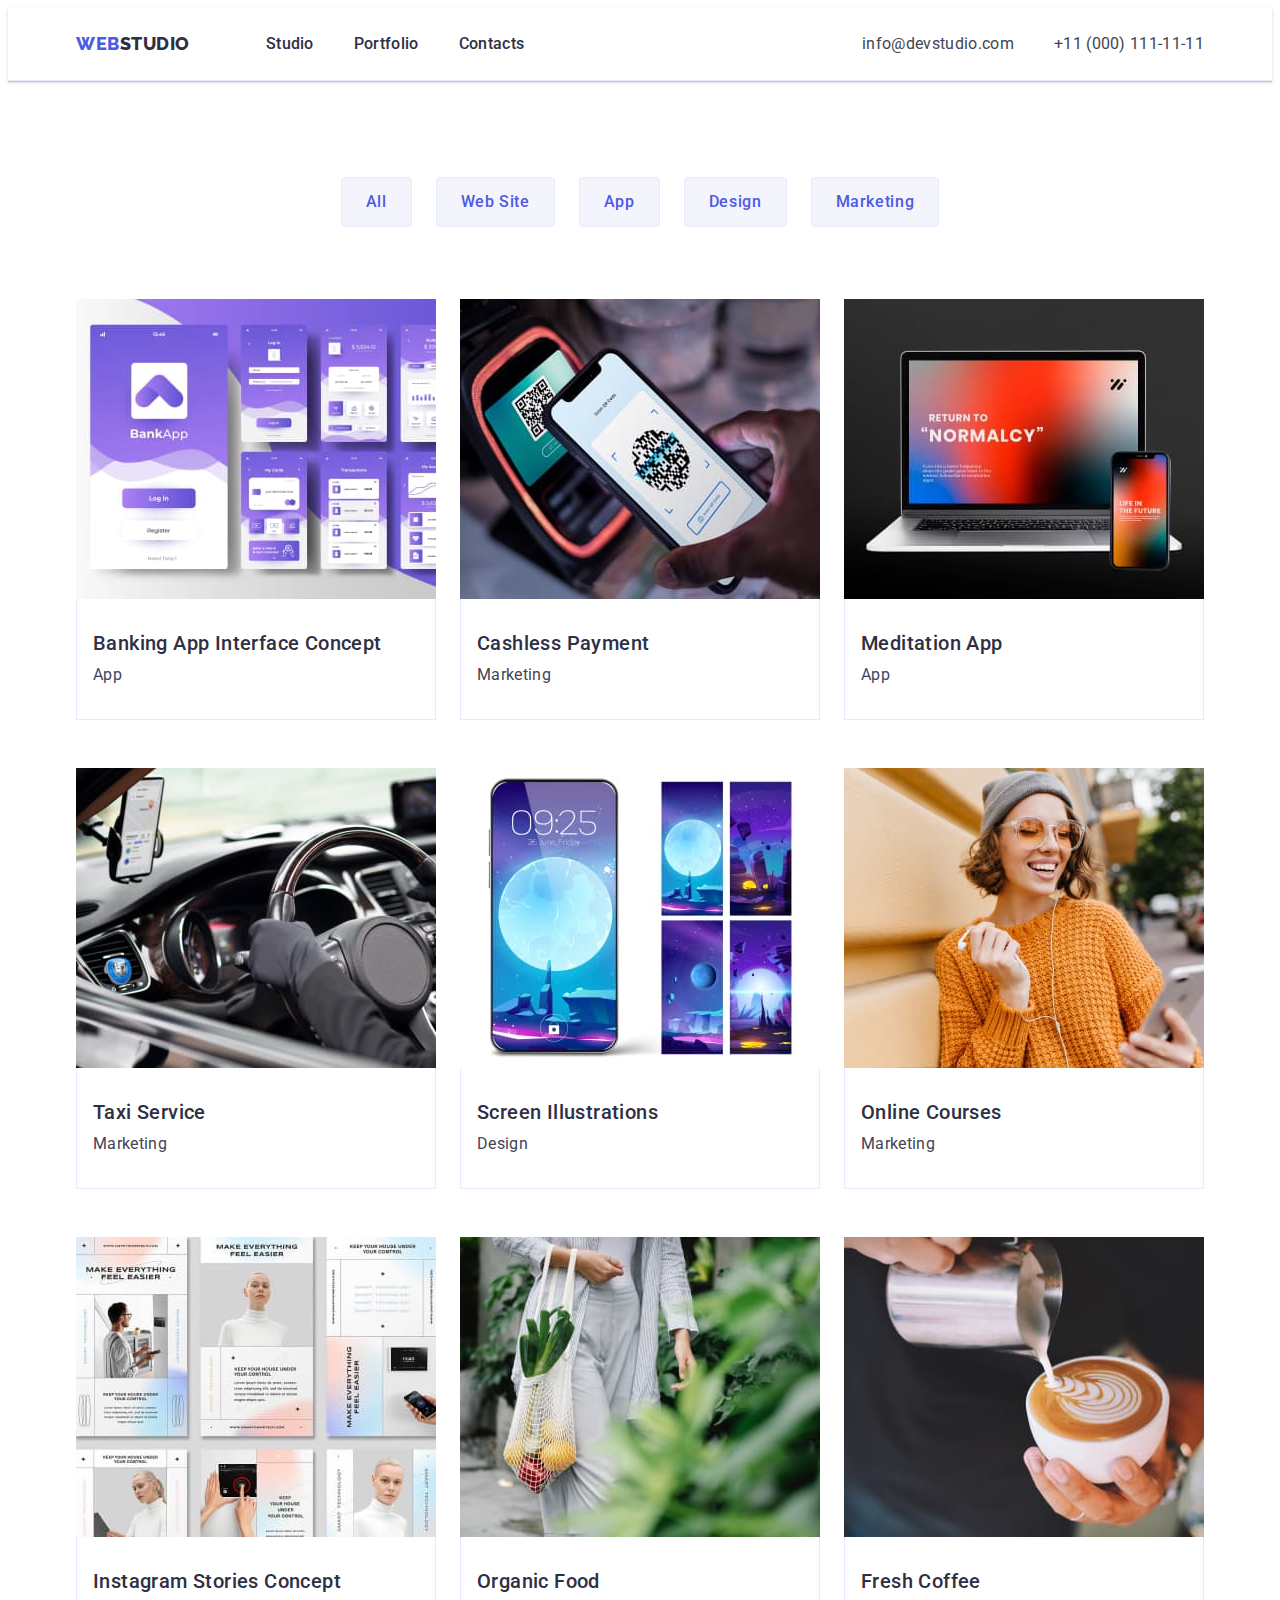
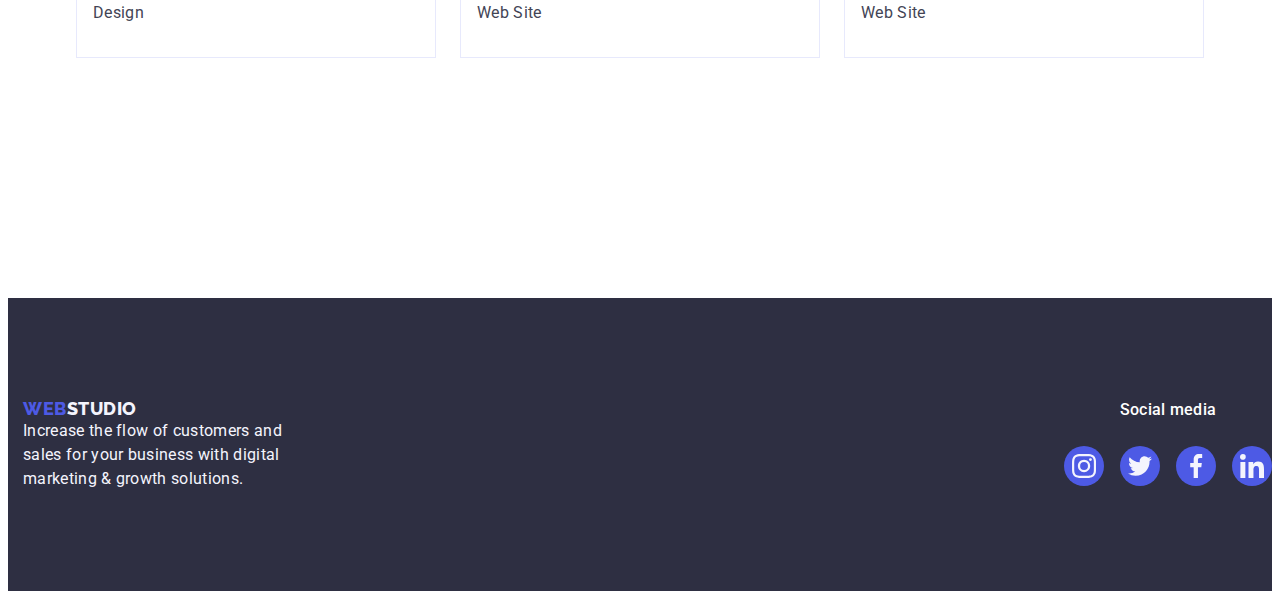
==== commit 1dc02287: "add div of foter" ====
--- a/portfolio.html
+++ b/portfolio.html
@@ -269,7 +269,7 @@
           </li>
         </ul>
       </div>
-  
+  </div>
 
      
     </footer>
--- a/css/styles.css
+++ b/css/styles.css
@@ -11,6 +11,7 @@
   --text: #434455;
   --pressed-state: #404bbf;
   --pimary-brand: #4d5ae5;
+  --success: #31d0aa;
 }
 
 body {
@@ -165,6 +166,7 @@
 .title-section {
   max-width: 1440px;
   background-size: cover ;
+  margin: 0 auto;
 }
 
 .main-page-title {
@@ -246,10 +248,10 @@
   justify-content: center;
   align-items: center;
   width: 264px;
-  height: 122px;
+  height: 112px;
   background-color: #f4f4fd;
   border-radius: 4px;
-  height: 122px;
+  
 }
 .information-soc-list {
   display: flex;
@@ -355,6 +357,8 @@
 .images-photo {
   background: var(--header-backround);
   border-radius: 0px 0px 4px 4px;
+  box-shadow: 0px 1px 6px rgba(46, 47, 66, 0.08),
+		0px 1px 1px rgba(46, 47, 66, 0.16), 0px 2px 1px rgba(46, 47, 66, 0.08);
 }
 
 .container-menu {
@@ -414,15 +418,14 @@
   display: flex;
   align-items: center;
   justify-content: center;
-  margin-top: 120px;
+ 
   font-size: 36px;
   line-height: 1.11;
   color: var(--image-backround);
   margin-bottom: 72px;
-}
-.title-customers {
-margin-bottom: 72px;
-}
+ 
+}
+
 .customers {
   width: 1128px;
   height: 200px;
@@ -445,10 +448,10 @@
   
 }
 .customers-soc-link {
-  color: var(#8e8f99);
+  color: var(--subtle-text);
 }
 .customers-soc-link:hover {
-  border-color: #404bbf;
+ border-color: #404bbf;
   color: #404bbf;
 }
 .customers-soc-link:focus {
@@ -488,6 +491,28 @@
   width: 40px;
   height: 40px;
 }
+.footer-soc-link {
+  width: 100%;
+  height: 100%;
+  background-color: #4d5ae5;
+  border-radius: 50%;
+  display: flex;
+  align-items: center;
+  justify-content: center;
+}
+.footer-soc-link:hover { background-color:#31d0aa;
+
+}
+.footer-soc-link:focus {
+  background-color:#31d0aa;
+}
+.footer-soc-icon {
+  fill: var(--light-backround);
+}
+.social-link {
+  margin-left: 120px;
+}
+
 
 
 .web-logo {
@@ -509,9 +534,21 @@
   padding: 12px 24px;
   border: 1px solid var(--acent-color);
 }
+.main-menu-one:hover {
+  box-shadow:  0px 3px 1px rgba(0, 0, 0, 0.1), 0px 2px 1px rgba(0, 0, 0, 0.08), 0px 2px 2px rgba(0, 0, 0, 0.12);
+}
+.main-menu-one:focus {
+  box-shadow:  0px 3px 1px rgba(0, 0, 0, 0.1), 0px 2px 1px rgba(0, 0, 0, 0.08), 0px 2px 2px rgba(0, 0, 0, 0.12);
+}
 
 .main-img {
   display: block;
+}
+.main-img:hover {
+  box-shadow: 0px 1px 6px rgba(46, 47, 66, 0.08), 0px 1px 1px rgba(46, 47, 66, 0.16), 0px 2px 1px rgba(46, 47, 66, 0.08);
+}
+.main-img:focus {
+  box-shadow: 0px 1px 6px rgba(46, 47, 66, 0.08), 0px 1px 1px rgba(46, 47, 66, 0.16), 0px 2px 1px rgba(46, 47, 66, 0.08);
 }
 
 
@@ -539,6 +576,7 @@
   border-top: none;
 }
 
+
 .list {
   list-style: none;
   margin: 0%;
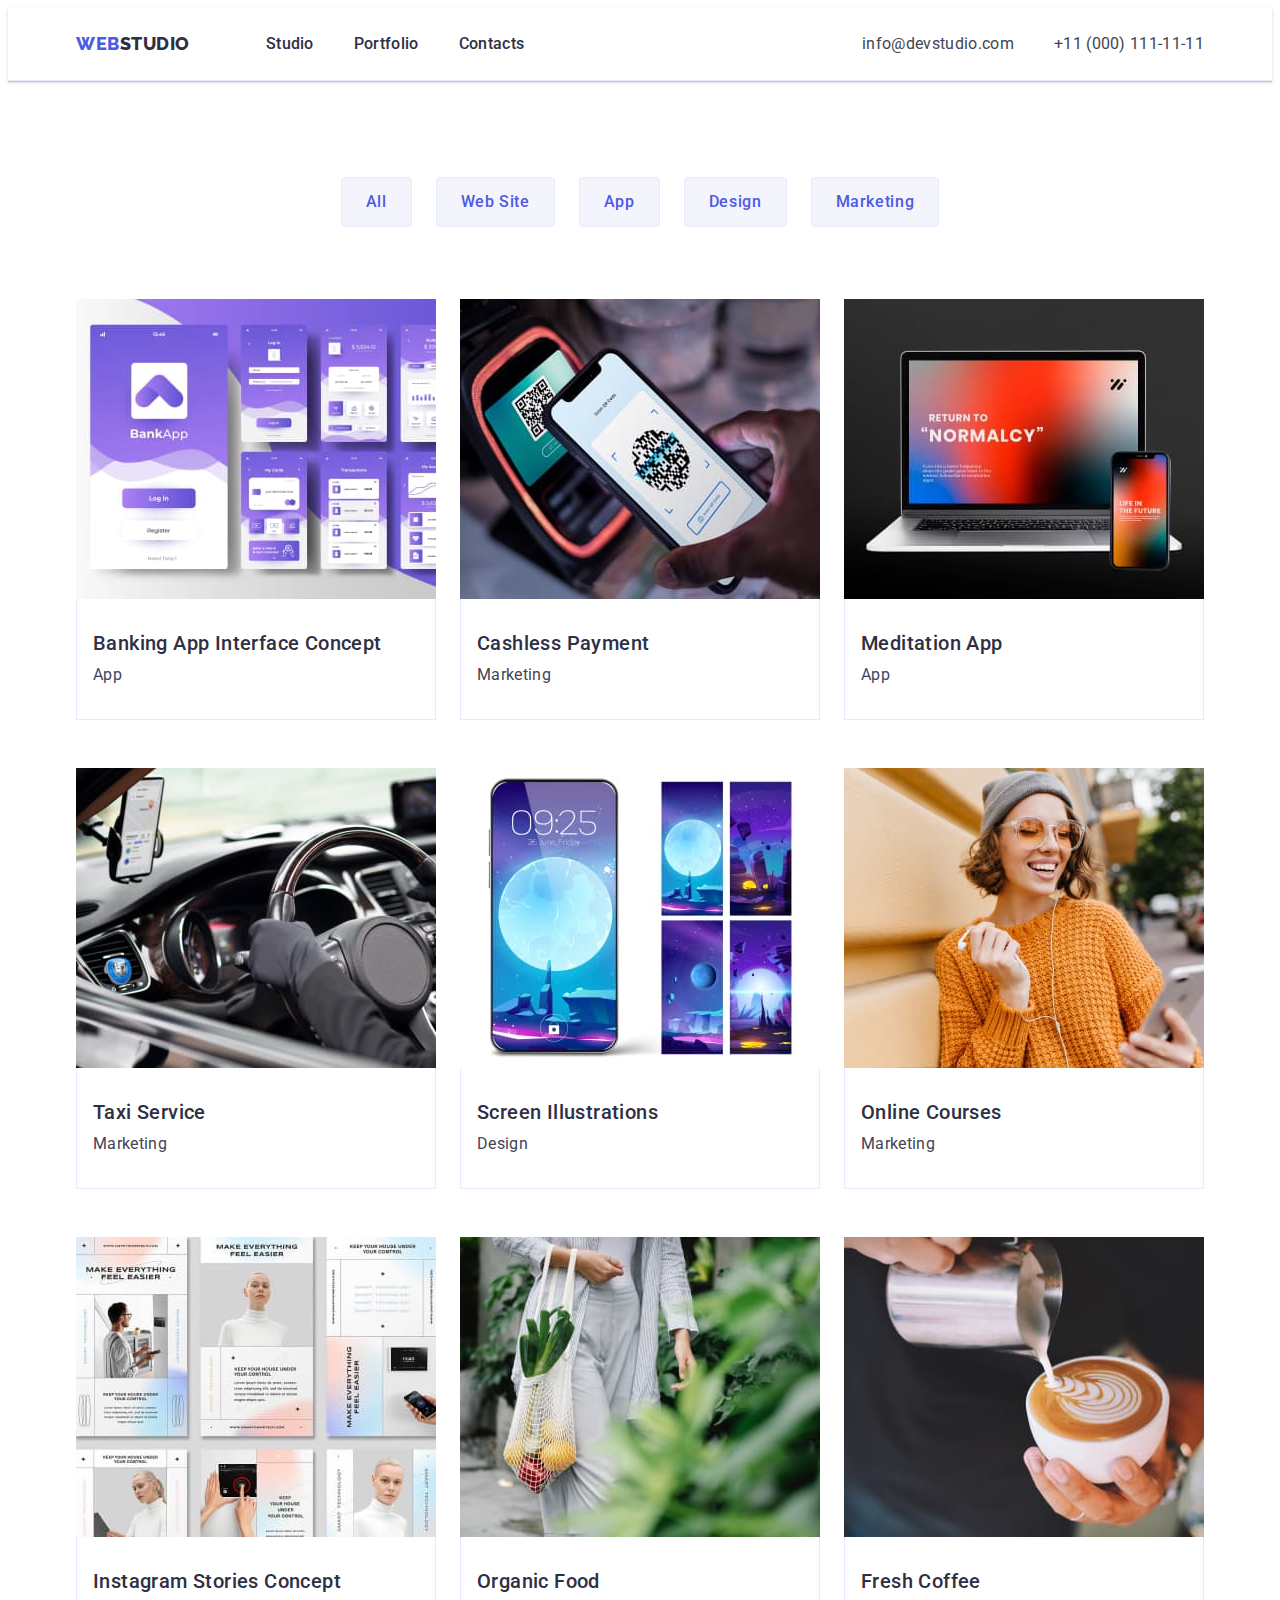
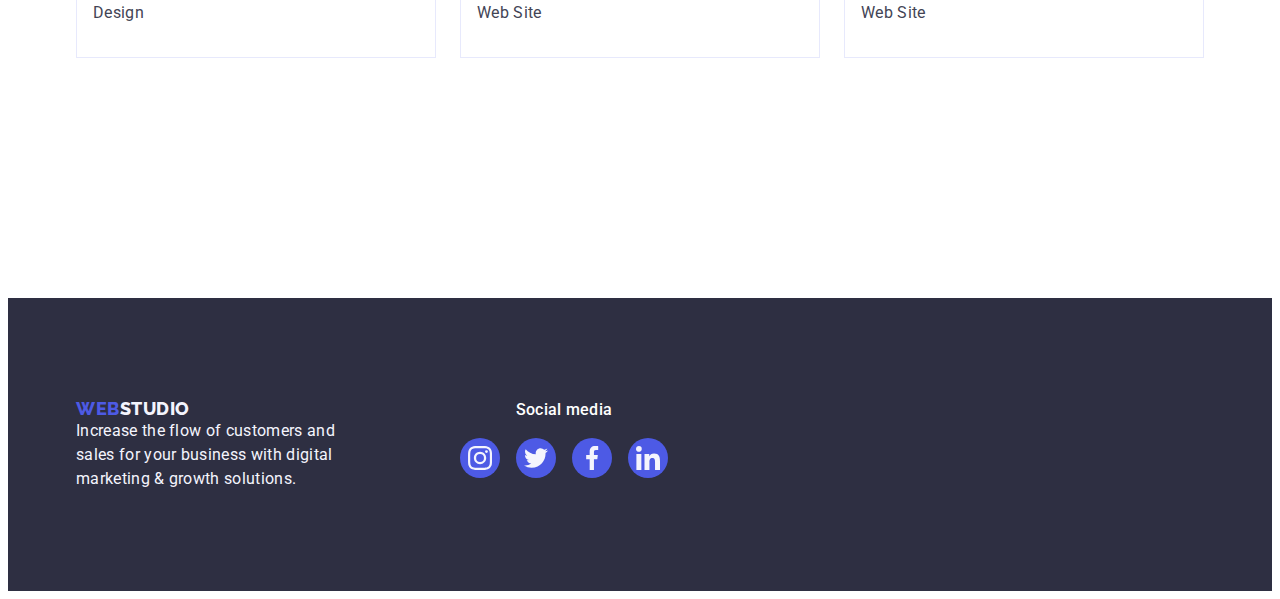
==== commit 0323cd3e: "fix foter portfolio" ====
--- a/portfolio.html
+++ b/portfolio.html
@@ -201,9 +201,9 @@
         </div>
       </section>
     </main>
-    <footer class="closing">
-      <div class="closing-footer">
-      <div class="web-logo container">
+    <footer class="closing ">
+      <div class="closing-footer container">
+      <div class="web-logo">
         <a class="logo-link link" href="./index.html"
           >Web<span class="logo-studio">Studio</span></a
         >
@@ -211,15 +211,14 @@
           Increase the flow of customers and sales for your business with
           digital marketing & growth solutions.
         </p>
-      
-      </div>
+       </div>
       <div class="social-link">
         <p class="paragraph-social">Social media</p>
         <ul class="footer-soc-list list">
           <li class="footer-soc-item">
             <a
               href=""
-              class="name-soc-link link"
+              class="footer-soc-link link"
               target="_blank"
               rel="noopener noreferrer"
             >
@@ -231,7 +230,7 @@
           <li class="footer-soc-item">
             <a
               href=""
-              class="name-soc-link link"
+              class="footer-soc-link link"
               target="_blank"
               rel="noopener noreferrer"
             >
@@ -246,7 +245,7 @@
           <li class="footer-soc-item">
             <a
               href=""
-              class="name-soc-link link"
+              class="footer-soc-link link"
               target="_blank"
               rel="noopener noreferrer"
             >
@@ -258,7 +257,7 @@
           <li class="footer-soc-item">
             <a
               href=""
-              class="name-soc-link link"
+              class="footer-soc-link link"
               target="_blank"
               rel="noopener noreferrer"
             >
